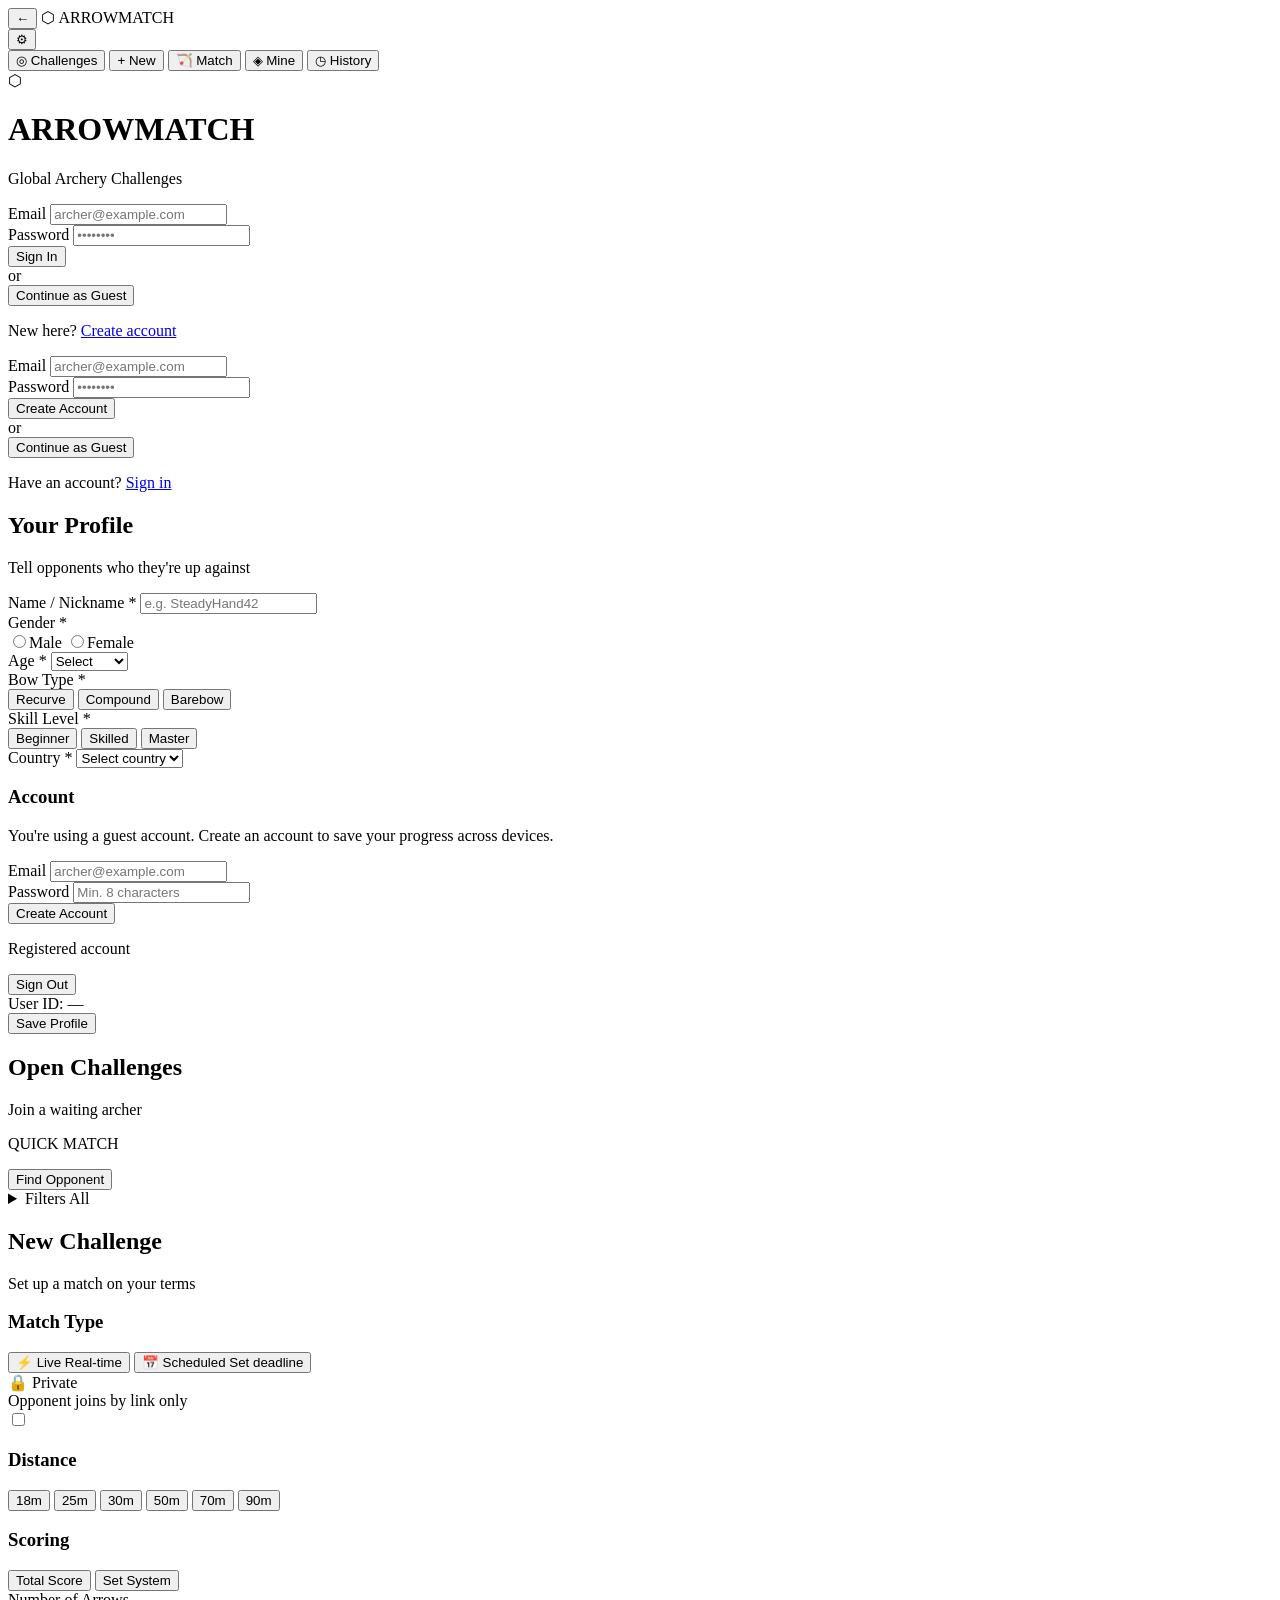
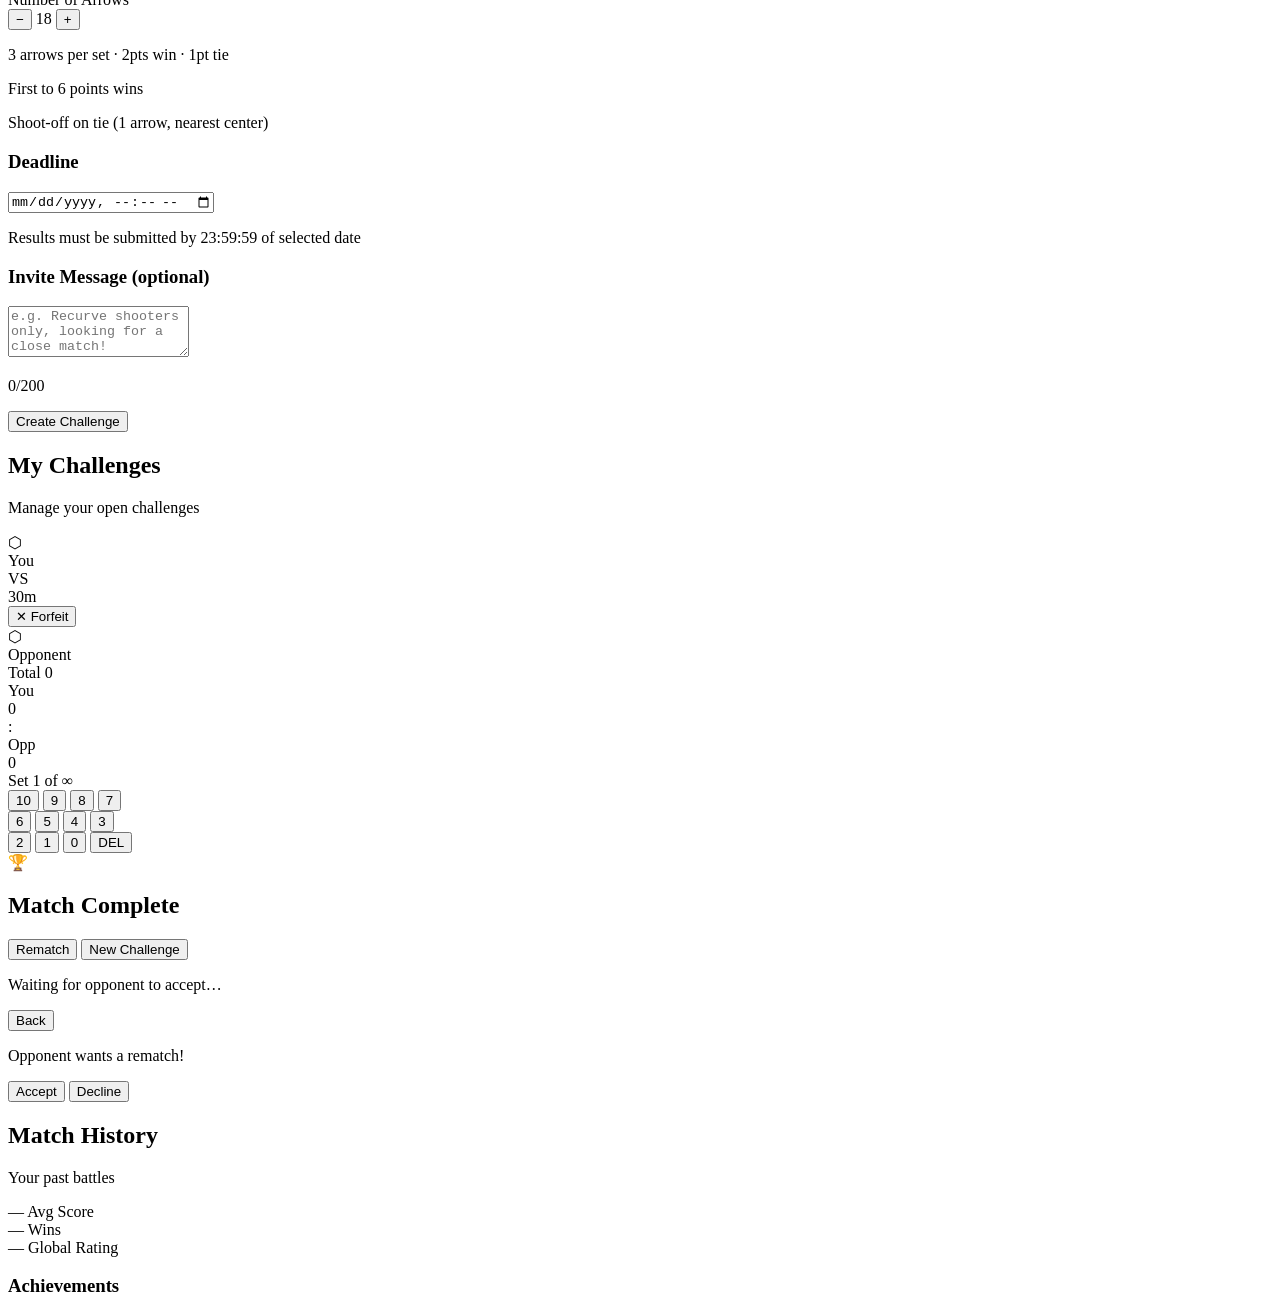
==== frontend/index.html @ e5aaebc9 "fix: preserve tied total score in bot tiebreak" ====
<!DOCTYPE html>
<html lang="en">
<head>
  <meta charset="UTF-8" />
  <meta name="viewport" content="width=device-width, initial-scale=1.0, maximum-scale=1.0, user-scalable=no" />
  <title>ArrowMatch — Archery Challenge Platform</title>
  <link rel="preconnect" href="https://fonts.googleapis.com">
  <link rel="preconnect" href="https://fonts.gstatic.com" crossorigin>
  <link href="https://fonts.googleapis.com/css2?family=Archivo+Black&family=Archivo:wght@300;400;500;600&family=DM+Mono:wght@400;500&display=swap" rel="stylesheet">
  <link rel="stylesheet" href="/static/css/styles.css" />
</head>
<body>
  <div id="app">
    <!-- Toast notifications -->
    <div id="toast-container"></div>

    <!-- Top navigation bar -->
    <nav id="topnav" class="hidden">
      <div class="nav-left">
        <button id="back-btn" class="nav-btn hidden" onclick="goBack()">←</button>
        <span id="nav-logo" class="logo-sm">⬡ ARROWMATCH</span>
      </div>
      <div class="nav-center">
        <span id="nav-title"></span>
      </div>
      <div class="nav-right">
        <button class="nav-btn" onclick="showScene('settings')">⚙</button>
      </div>
    </nav>

    <!-- Bottom tab bar -->
    <nav id="bottomnav" class="hidden">
      <button class="tab-btn active" data-scene="list-challenge" onclick="showScene('list-challenge')">
        <span class="tab-icon">◎</span>
        <span class="tab-label">Challenges</span>
      </button>
      <button class="tab-btn" data-scene="new-challenge" onclick="showScene('new-challenge')">
        <span class="tab-icon">+</span>
        <span class="tab-label">New</span>
      </button>
      <button class="tab-btn hidden" id="resume-tab" data-scene="challenge" onclick="showScene('challenge')">
        <span class="tab-icon">🏹<span class="tab-badge hidden" id="match-count-badge"></span></span>
        <span class="tab-label">Match</span>
      </button>
      <button class="tab-btn" data-scene="my-challenges" onclick="showScene('my-challenges')">
        <span class="tab-icon">◈</span>
        <span class="tab-label">Mine</span>
      </button>
      <button class="tab-btn" data-scene="history" onclick="showScene('history')">
        <span class="tab-icon">◷</span>
        <span class="tab-label">History</span>
      </button>
    </nav>

    <!-- SCENE: Entry / Login -->
    <div id="scene-entry" class="scene active">
      <div class="entry-bg">
        <div class="entry-target"></div>
        <div class="entry-target t2"></div>
        <div class="entry-target t3"></div>
      </div>
      <div class="entry-content">
        <div class="entry-logo">
          <div class="logo-hex">⬡</div>
          <h1 class="logo-text">ARROWMATCH</h1>
          <p class="logo-tagline">Global Archery Challenges</p>
        </div>
        <div class="entry-form" id="entry-form-login">
          <div class="form-group">
            <label>Email</label>
            <input type="email" id="login-email" placeholder="archer@example.com" autocomplete="email" />
          </div>
          <div class="form-group">
            <label>Password</label>
            <input type="password" id="login-password" placeholder="••••••••" autocomplete="current-password" />
          </div>
          <button class="btn-primary full" onclick="handleLogin()">Sign In</button>
          <div class="divider"><span>or</span></div>
          <button class="btn-ghost full" onclick="handleGuest()">Continue as Guest</button>
          <p class="entry-hint">New here? <a href="#" onclick="toggleRegister()">Create account</a></p>
        </div>
        <div class="entry-form hidden" id="entry-form-register">
          <div class="form-group">
            <label>Email</label>
            <input type="email" id="reg-email" placeholder="archer@example.com" />
          </div>
          <div class="form-group">
            <label>Password</label>
            <input type="password" id="reg-password" placeholder="••••••••" />
          </div>
          <button class="btn-primary full" onclick="handleRegister()">Create Account</button>
          <div class="divider"><span>or</span></div>
          <button class="btn-ghost full" onclick="handleGuest()">Continue as Guest</button>
          <p class="entry-hint">Have an account? <a href="#" onclick="toggleRegister()">Sign in</a></p>
        </div>
      </div>
    </div>

    <!-- SCENE: Settings -->
    <div id="scene-settings" class="scene">
      <div class="scene-scroll">
        <div class="scene-header">
          <h2>Your Profile</h2>
          <p class="scene-subtitle">Tell opponents who they're up against</p>
        </div>

        <div class="card">
          <div class="form-group">
            <label>Name / Nickname <span class="req">*</span></label>
            <input type="text" id="s-name" placeholder="e.g. SteadyHand42" maxlength="32" />
          </div>
          <div class="form-row">
            <div class="form-group half">
              <label>Gender <span class="req">*</span></label>
              <div class="radio-group">
                <label class="radio-opt"><input type="radio" name="gender" value="Male" /><span>Male</span></label>
                <label class="radio-opt"><input type="radio" name="gender" value="Female" /><span>Female</span></label>
              </div>
            </div>
            <div class="form-group half">
              <label>Age <span class="req">*</span></label>
              <select id="s-age">
                <option value="">Select</option>
                <option value="Under 18">Under 18</option>
                <option value="18–20">18–20</option>
                <option value="21–49">21–49</option>
                <option value="50+">50+</option>
              </select>
            </div>
          </div>
          <div class="form-group">
            <label>Bow Type <span class="req">*</span></label>
            <div class="chip-group" id="bow-type-chips">
              <button class="chip" onclick="selectChip(this,'bow-type')">Recurve</button>
              <button class="chip" onclick="selectChip(this,'bow-type')">Compound</button>
              <button class="chip" onclick="selectChip(this,'bow-type')">Barebow</button>
            </div>
          </div>
          <div class="form-group">
            <label>Skill Level <span class="req">*</span></label>
            <div class="chip-group" id="skill-level-chips">
              <button class="chip" onclick="selectChip(this,'skill-level')">Beginner</button>
              <button class="chip" onclick="selectChip(this,'skill-level')">Skilled</button>
              <button class="chip" onclick="selectChip(this,'skill-level')">Master</button>
            </div>
          </div>
          <div class="form-group">
            <label>Country <span class="req">*</span></label>
            <select id="s-country">
              <option value="">Select country</option>
            </select>
          </div>
        </div>

        <div class="card">
          <h3 class="card-title">Account</h3>
          <div id="account-section-guest">
            <p class="text-sm muted">You're using a guest account. Create an account to save your progress across devices.</p>
            <div class="form-group mt-sm">
              <label>Email</label>
              <input type="email" id="acc-email" placeholder="archer@example.com" />
            </div>
            <div class="form-group">
              <label>Password</label>
              <input type="password" id="acc-password" placeholder="Min. 8 characters" />
            </div>
            <button class="btn-secondary full" onclick="handleCreateAccount()">Create Account</button>
          </div>
          <div id="account-section-user" class="hidden">
            <p class="text-sm"><strong id="acc-display-email"></strong></p>
            <p class="text-sm muted mt-xs">Registered account</p>
            <button class="btn-ghost full mt-sm" onclick="handleLogout()">Sign Out</button>
          </div>
        </div>

        <div class="user-id-display">
          <span class="muted text-xs">User ID: </span>
          <span class="mono text-xs" id="display-user-id">—</span>
        </div>

        <button class="btn-primary full mt-lg" onclick="saveSettings()">Save Profile</button>
        <div class="pb-safe"></div>
      </div>
    </div>

    <!-- SCENE: List Challenges -->
    <div id="scene-list-challenge" class="scene">
      <div class="scene-scroll">
        <div class="scene-header">
          <h2>Open Challenges</h2>
          <p class="scene-subtitle">Join a waiting archer</p>
        </div>

        <!-- Quick Find -->
        <div class="card find-card">
          <div class="find-pulse"></div>
          <div class="find-content">
            <p class="find-label">QUICK MATCH</p>
            <button class="btn-primary find-btn" onclick="findOpponent()">Find Opponent</button>
          </div>
          <div class="find-status" id="find-status"></div>
        </div>

        <!-- Matchmaking Filters -->
        <details class="filter-panel">
          <summary class="filter-summary">
            <span>Filters</span>
            <span class="filter-badge" id="filter-badge">All</span>
          </summary>
          <div class="filter-content">
            <div class="filter-group">
              <label>Skill Level</label>
              <div class="chip-group multi">
                <button class="chip active" data-filter="skill" data-val="Beginner" onclick="toggleFilter(this)">Beginner</button>
                <button class="chip active" data-filter="skill" data-val="Skilled" onclick="toggleFilter(this)">Skilled</button>
                <button class="chip active" data-filter="skill" data-val="Master" onclick="toggleFilter(this)">Master</button>
              </div>
            </div>
            <div class="filter-group">
              <label>Gender</label>
              <div class="chip-group multi">
                <button class="chip active" data-filter="gender" data-val="Male" onclick="toggleFilter(this)">Male</button>
                <button class="chip active" data-filter="gender" data-val="Female" onclick="toggleFilter(this)">Female</button>
              </div>
            </div>
            <div class="filter-group">
              <label>Bow Type</label>
              <div class="chip-group multi">
                <button class="chip active" data-filter="bow" data-val="Recurve" onclick="toggleFilter(this)">Recurve</button>
                <button class="chip active" data-filter="bow" data-val="Compound" onclick="toggleFilter(this)">Compound</button>
                <button class="chip active" data-filter="bow" data-val="Barebow" onclick="toggleFilter(this)">Barebow</button>
              </div>
            </div>
            <div class="filter-group">
              <label>Distance</label>
              <div class="chip-group multi">
                <button class="chip active" data-filter="dist" data-val="18m" onclick="toggleFilter(this)">18m</button>
                <button class="chip active" data-filter="dist" data-val="25m" onclick="toggleFilter(this)">25m</button>
                <button class="chip active" data-filter="dist" data-val="30m" onclick="toggleFilter(this)">30m</button>
                <button class="chip active" data-filter="dist" data-val="50m" onclick="toggleFilter(this)">50m</button>
                <button class="chip active" data-filter="dist" data-val="70m" onclick="toggleFilter(this)">70m</button>
                <button class="chip active" data-filter="dist" data-val="90m" onclick="toggleFilter(this)">90m</button>
              </div>
            </div>
            <div class="filter-group">
              <label>Country</label>
              <select id="filter-country">
                <option value="">Any country</option>
              </select>
            </div>
          </div>
        </details>

        <!-- Challenge list -->
        <div id="challenge-list">
          <!-- populated by JS -->
        </div>
        <div class="pb-safe"></div>
      </div>
    </div>

    <!-- SCENE: New Challenge -->
    <div id="scene-new-challenge" class="scene">
      <div class="scene-scroll">
        <div class="scene-header">
          <h2>New Challenge</h2>
          <p class="scene-subtitle">Set up a match on your terms</p>
        </div>

        <div class="card">
          <h3 class="card-title">Match Type</h3>
          <div class="match-type-grid">
            <button class="match-type-btn active" data-type="live" onclick="selectMatchType(this)">
              <span class="mt-icon">⚡</span>
              <span class="mt-label">Live</span>
              <span class="mt-desc">Real-time</span>
            </button>
            <button class="match-type-btn" data-type="scheduled" onclick="selectMatchType(this)">
              <span class="mt-icon">📅</span>
              <span class="mt-label">Scheduled</span>
              <span class="mt-desc">Set deadline</span>
            </button>
          </div>
          <div class="toggle-row toggle-row--spread mt-sm">
            <div>
              <div class="toggle-label">🔒 Private</div>
              <div class="text-xs muted">Opponent joins by link only</div>
            </div>
            <label class="switch">
              <input type="checkbox" id="is-private-toggle">
              <span class="slider"></span>
            </label>
          </div>
        </div>

        <div class="card">
          <h3 class="card-title">Distance</h3>
          <div class="chip-group" id="dist-chips">
            <button class="chip" onclick="selectChip(this,'dist')">18m</button>
            <button class="chip" onclick="selectChip(this,'dist')">25m</button>
            <button class="chip active" onclick="selectChip(this,'dist')">30m</button>
            <button class="chip" onclick="selectChip(this,'dist')">50m</button>
            <button class="chip" onclick="selectChip(this,'dist')">70m</button>
            <button class="chip" onclick="selectChip(this,'dist')">90m</button>
          </div>
        </div>

        <div class="card">
          <h3 class="card-title">Scoring</h3>
          <div class="toggle-row">
            <button class="toggle-btn active" data-scoring="total" onclick="selectScoring(this)">Total Score</button>
            <button class="toggle-btn" data-scoring="sets" onclick="selectScoring(this)">Set System</button>
          </div>
          <div id="scoring-total-opts" class="scoring-opts mt-sm">
            <div class="form-group">
              <label>Number of Arrows</label>
              <div class="arrows-stepper">
                <button onclick="changeArrows(-3)">−</button>
                <span id="arrows-count">18</span>
                <button onclick="changeArrows(3)">+</button>
              </div>
            </div>
          </div>
          <div id="scoring-sets-opts" class="scoring-opts mt-sm hidden">
            <div class="rules-box">
              <p>3 arrows per set · 2pts win · 1pt tie</p>
              <p>First to 6 points wins</p>
              <p>Shoot-off on tie (1 arrow, nearest center)</p>
            </div>
          </div>
        </div>

        <div class="card hidden" id="deadline-card">
          <h3 class="card-title">Deadline</h3>
          <input type="datetime-local" id="challenge-deadline" class="full" />
          <p class="text-xs muted mt-xs">Results must be submitted by 23:59:59 of selected date</p>
        </div>

        <div class="card">
          <h3 class="card-title">Invite Message <span class="opt">(optional)</span></h3>
          <textarea id="invite-msg" placeholder="e.g. Recurve shooters only, looking for a close match!" rows="3" maxlength="200"></textarea>
          <p class="char-count"><span id="msg-chars">0</span>/200</p>
        </div>

        <button class="btn-primary full" onclick="createChallenge()">Create Challenge</button>
        <div class="pb-safe"></div>
      </div>
    </div>

    <!-- SCENE: My Challenges -->
    <div id="scene-my-challenges" class="scene">
      <div class="scene-scroll">
        <div class="scene-header">
          <h2>My Challenges</h2>
          <p class="scene-subtitle">Manage your open challenges</p>
        </div>
        <div id="my-challenges-list">
          <!-- populated by JS -->
        </div>
        <div class="pb-safe"></div>
      </div>
    </div>

    <!-- SCENE: Challenge (Score Input) -->
    <div id="scene-challenge" class="scene">
      <div class="scene-scroll">
        <!-- Match header -->
        <div class="match-header">
          <div class="match-player me">
            <div class="player-avatar" id="ch-my-avatar">⬡</div>
            <div class="player-name" id="ch-my-name">You</div>
          </div>
          <div class="match-vs">
            <span>VS</span>
            <div class="match-dist" id="ch-dist">30m</div>
            <button class="btn-forfeit" id="forfeit-btn" onclick="forfeitMatch()" title="Forfeit this match">✕ Forfeit</button>
          </div>
          <div class="match-player opp">
            <div class="player-avatar" id="ch-opp-avatar">⬡</div>
            <div class="player-name" id="ch-opp-name">Opponent</div>
          </div>
        </div>

        <!-- Score display -->
        <div class="score-board" id="score-board">
          <!-- Total Score mode -->
          <div id="total-score-ui">
            <div class="total-sum-display">
              <span class="sum-label">Total</span>
              <span class="sum-value" id="total-sum">0</span>
            </div>
            <div id="arrow-rows" class="arrow-rows">
              <!-- rows injected by JS -->
            </div>
          </div>
          <!-- Set System mode -->
          <div id="set-score-ui" class="hidden">
            <div class="set-scoreboard">
              <div class="set-col">
                <div class="set-player-name" id="set-my-name">You</div>
                <div class="set-score" id="set-my-score">0</div>
              </div>
              <div class="set-divider">:</div>
              <div class="set-col">
                <div class="set-player-name" id="set-opp-name">Opp</div>
                <div class="set-score" id="set-opp-score">0</div>
              </div>
            </div>
            <div class="set-progress" id="set-progress">Set 1 of ∞</div>
            <div class="set-arrow-row" id="set-arrow-row">
              <!-- 3 inputs injected by JS -->
            </div>
          </div>
        </div>

        <!-- Status bar: instructions / waiting messages -->
        <div id="match-status" class="match-status-bar hidden"></div>
        <!-- Opponent results: last submitted set or arrow series -->
        <div id="opponent-results" class="opponent-results hidden"></div>

        <!-- Numpad -->
        <div class="numpad" id="numpad">
          <div class="numpad-row">
            <button class="num-btn" onclick="numInput(10)">10</button>
            <button class="num-btn" onclick="numInput(9)">9</button>
            <button class="num-btn" onclick="numInput(8)">8</button>
            <button class="num-btn" onclick="numInput(7)">7</button>
          </div>
          <div class="numpad-row">
            <button class="num-btn" onclick="numInput(6)">6</button>
            <button class="num-btn" onclick="numInput(5)">5</button>
            <button class="num-btn" onclick="numInput(4)">4</button>
            <button class="num-btn" onclick="numInput(3)">3</button>
          </div>
          <div class="numpad-row">
            <button class="num-btn" onclick="numInput(2)">2</button>
            <button class="num-btn" onclick="numInput(1)">1</button>
            <button class="num-btn" onclick="numInput(0)">0</button>
            <button class="num-btn del-btn" onclick="numDel()">DEL</button>
          </div>
        </div>

        <!-- Match complete overlay -->
        <div id="match-complete" class="match-complete hidden">
          <div class="complete-card">
            <div class="complete-icon" id="complete-icon">🏆</div>
            <h2 class="complete-title" id="complete-title">Match Complete</h2>
            <div class="complete-result" id="complete-result"></div>
            <div class="complete-actions" id="complete-actions">
              <button class="btn-primary" onclick="proposeRematch()">Rematch</button>
              <button class="btn-secondary" onclick="showScene('new-challenge')">New Challenge</button>
            </div>
            <div class="complete-actions hidden" id="rematch-pending">
              <p class="rematch-status-text">Waiting for opponent to accept…</p>
              <button class="btn-secondary" onclick="showScene('my-challenges')">Back</button>
            </div>
            <div class="complete-actions hidden" id="rematch-request">
              <p class="rematch-status-text" id="rematch-request-text">Opponent wants a rematch!</p>
              <button class="btn-primary" onclick="acceptRematch()">Accept</button>
              <button class="btn-secondary" onclick="declineRematch()">Decline</button>
            </div>
          </div>
        </div>

        <div class="pb-safe"></div>
      </div>
    </div>

    <!-- SCENE: History -->
    <div id="scene-history" class="scene">
      <div class="scene-scroll">
        <div class="scene-header">
          <h2>Match History</h2>
          <p class="scene-subtitle">Your past battles</p>
        </div>
        <div class="stats-row">
          <div class="stat-box">
            <span class="stat-val" id="stat-avg">—</span>
            <span class="stat-lbl">Avg Score</span>
          </div>
          <div class="stat-box">
            <span class="stat-val" id="stat-wins">—</span>
            <span class="stat-lbl">Wins</span>
          </div>
          <div class="stat-box">
            <span class="stat-val" id="stat-rank">—</span>
            <span class="stat-lbl">Global Rating</span>
          </div>
        </div>
        <div class="card">
          <h3 class="card-title">Achievements</h3>
          <div class="achievements-grid" id="achievements-grid">
            <!-- injected by JS -->
          </div>
        </div>
        <div id="history-list">
          <!-- injected by JS -->
        </div>
        <div class="pb-safe"></div>
      </div>
    </div>

  </div><!-- #app -->

  <!--
    Script load order — event-driven architecture:

    Layer 1 — Foundation (no deps)
      event-bus.js   : EventBus singleton + EVENT_TYPES constants
      state.js       : STATE object, WS_BASE, API_BASE, shared globals
      api.js         : api() fetch helper, token management
      utils.js       : pure helpers (showToast, escHtml, …)
      ws.js          : single /ws/user socket; routes all server→client events to EventBus

    Layer 2 — Bot / mock data (reads STATE only)
      match/bot.js   : generateBotOpponent, genBotArrows, genBotTotal

    Layer 3 — Match state (subscribes to WS events, mutates STATE, emits APP events)
      match/match-state.js

    Layer 4 — Scoring UI (subscribes to APP events, owns all match-scene DOM)
      match/score-input.js  : arrow cells, numpad, forfeit confirm, rematch overlay
      match/total-mode.js   : total-score flow
      match/set-mode.js     : set-system flow

    Layer 5 — Screen modules (subscribe to WS + APP events, call REST API)
      screens/auth.js
      screens/settings.js
      screens/challenges.js : challenge list, my challenges, matchmaking
      screens/history.js

    Layer 6 — Bootstrap (wires DOMContentLoaded, session restore, navigation)
      app-init.js
  -->

  <!-- Layer 1: Foundation -->
  <script src="/static/js/core/event-bus.js"></script>
  <script src="/static/js/core/state.js"></script>
  <script src="/static/js/core/api.js"></script>
  <script src="/static/js/core/utils.js"></script>
  <script src="/static/js/core/ws.js"></script>

  <!-- Layer 2: Bot / mock data -->
  <!-- Bump the query string when bot helpers change so an older cached bot.js
       cannot be paired with score-input.js that calls the shadow API. -->
  <script src="/static/js/match/bot.js?v=20260827-1"></script>

  <!-- Layer 3: Match state manager -->
  <script src="/static/js/match/match-state.js?v=20260827-2"></script>

  <!-- Layer 4: Scoring UI -->
  <script src="/static/js/match/score-input.js"></script>
  <script src="/static/js/match/total-mode.js?v=20260827-3"></script>
  <script src="/static/js/match/set-mode.js"></script>

  <!-- Layer 5: Screen modules -->
  <script src="/static/js/screens/auth.js"></script>
  <script src="/static/js/screens/settings.js"></script>
  <script src="/static/js/screens/challenges.js"></script>
  <script src="/static/js/screens/history.js?v=20260827-1"></script>

  <!-- Layer 6: Bootstrap -->
  <script src="/static/js/app-init.js?v=20260827-2"></script>
</body>
</html>
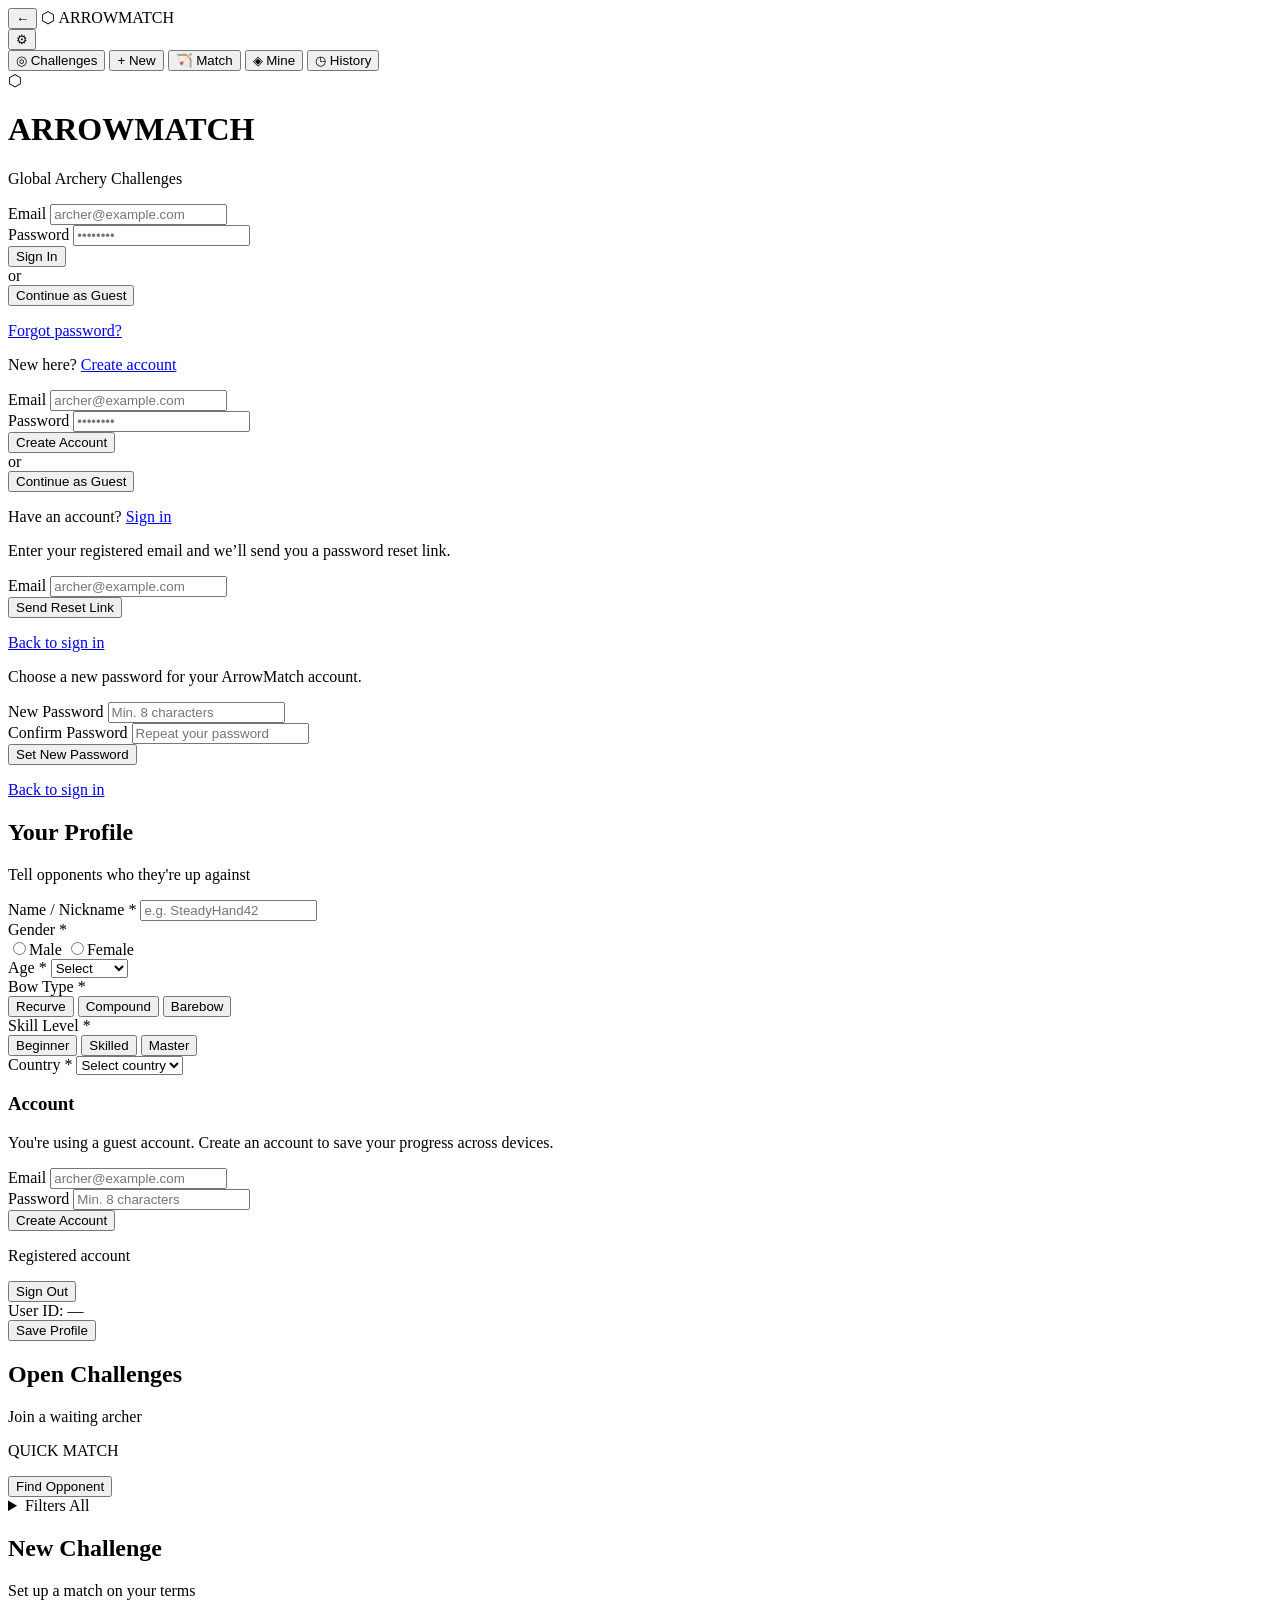
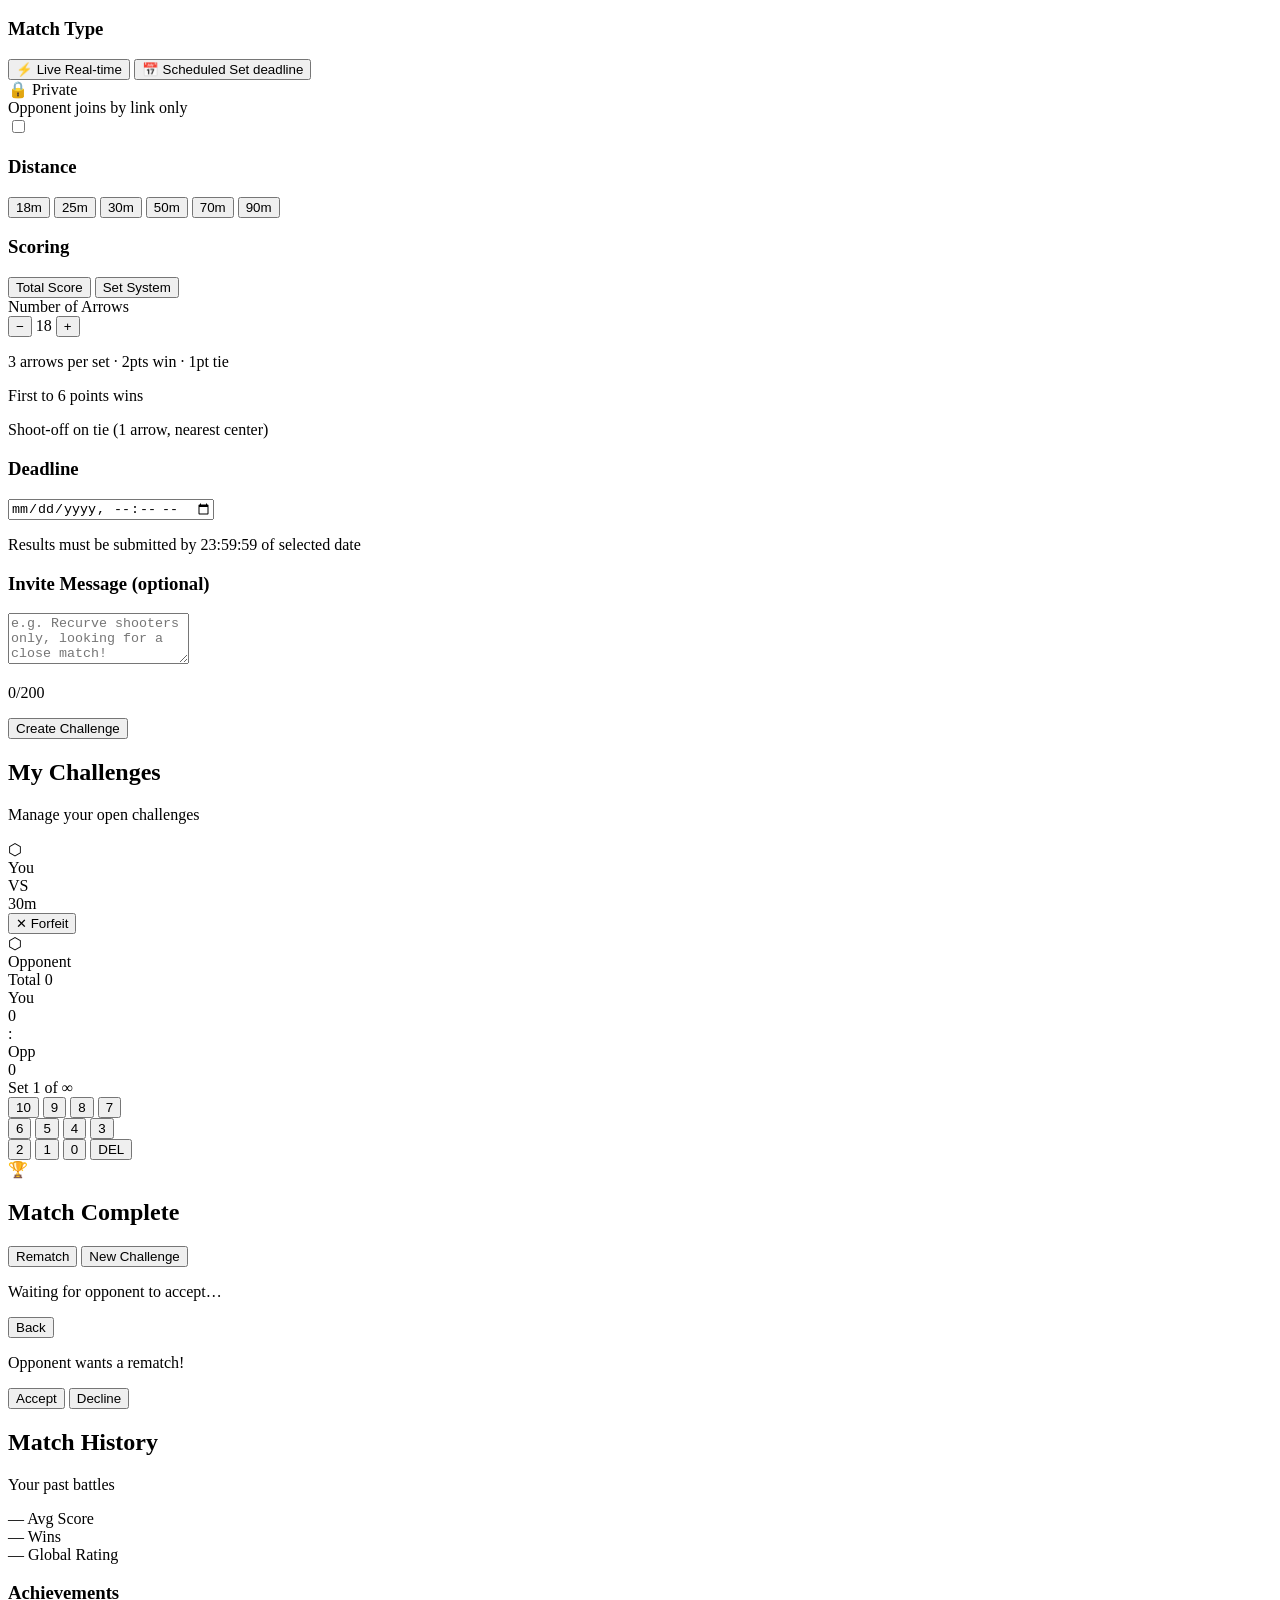
==== commit af9fa627: "feat: add email password reset flow" ====
--- a/frontend/index.html
+++ b/frontend/index.html
@@ -77,7 +77,8 @@
           <button class="btn-primary full" onclick="handleLogin()">Sign In</button>
           <div class="divider"><span>or</span></div>
           <button class="btn-ghost full" onclick="handleGuest()">Continue as Guest</button>
-          <p class="entry-hint">New here? <a href="#" onclick="toggleRegister()">Create account</a></p>
+          <p class="entry-hint"><a href="#" onclick="showForgotPassword(); return false;">Forgot password?</a></p>
+          <p class="entry-hint">New here? <a href="#" onclick="toggleRegister(); return false;">Create account</a></p>
         </div>
         <div class="entry-form hidden" id="entry-form-register">
           <div class="form-group">
@@ -91,7 +92,30 @@
           <button class="btn-primary full" onclick="handleRegister()">Create Account</button>
           <div class="divider"><span>or</span></div>
           <button class="btn-ghost full" onclick="handleGuest()">Continue as Guest</button>
-          <p class="entry-hint">Have an account? <a href="#" onclick="toggleRegister()">Sign in</a></p>
+          <p class="entry-hint">Have an account? <a href="#" onclick="toggleRegister(); return false;">Sign in</a></p>
+        </div>
+        <div class="entry-form hidden" id="entry-form-forgot">
+          <p class="entry-hint">Enter your registered email and we’ll send you a password reset link.</p>
+          <div class="form-group">
+            <label>Email</label>
+            <input type="email" id="forgot-email" placeholder="archer@example.com" autocomplete="email" />
+          </div>
+          <button class="btn-primary full" onclick="handleRequestPasswordReset()">Send Reset Link</button>
+          <p class="entry-hint"><a href="#" onclick="toggleRegister(); return false;">Back to sign in</a></p>
+        </div>
+        <div class="entry-form hidden" id="entry-form-reset">
+          <p class="entry-hint">Choose a new password for your ArrowMatch account.</p>
+          <input type="hidden" id="reset-token" />
+          <div class="form-group">
+            <label>New Password</label>
+            <input type="password" id="reset-password" placeholder="Min. 8 characters" autocomplete="new-password" />
+          </div>
+          <div class="form-group">
+            <label>Confirm Password</label>
+            <input type="password" id="reset-password-confirm" placeholder="Repeat your password" autocomplete="new-password" />
+          </div>
+          <button class="btn-primary full" onclick="handleResetPassword()">Set New Password</button>
+          <p class="entry-hint"><a href="#" onclick="toggleRegister(); return false;">Back to sign in</a></p>
         </div>
       </div>
     </div>
@@ -549,7 +573,7 @@
   <script src="/static/js/match/match-state.js?v=20260827-2"></script>
 
   <!-- Layer 4: Scoring UI -->
-  <script src="/static/js/match/score-input.js"></script>
+  <script src="/static/js/match/score-input.js?v=20260827-2"></script>
   <script src="/static/js/match/total-mode.js?v=20260827-3"></script>
   <script src="/static/js/match/set-mode.js"></script>
 
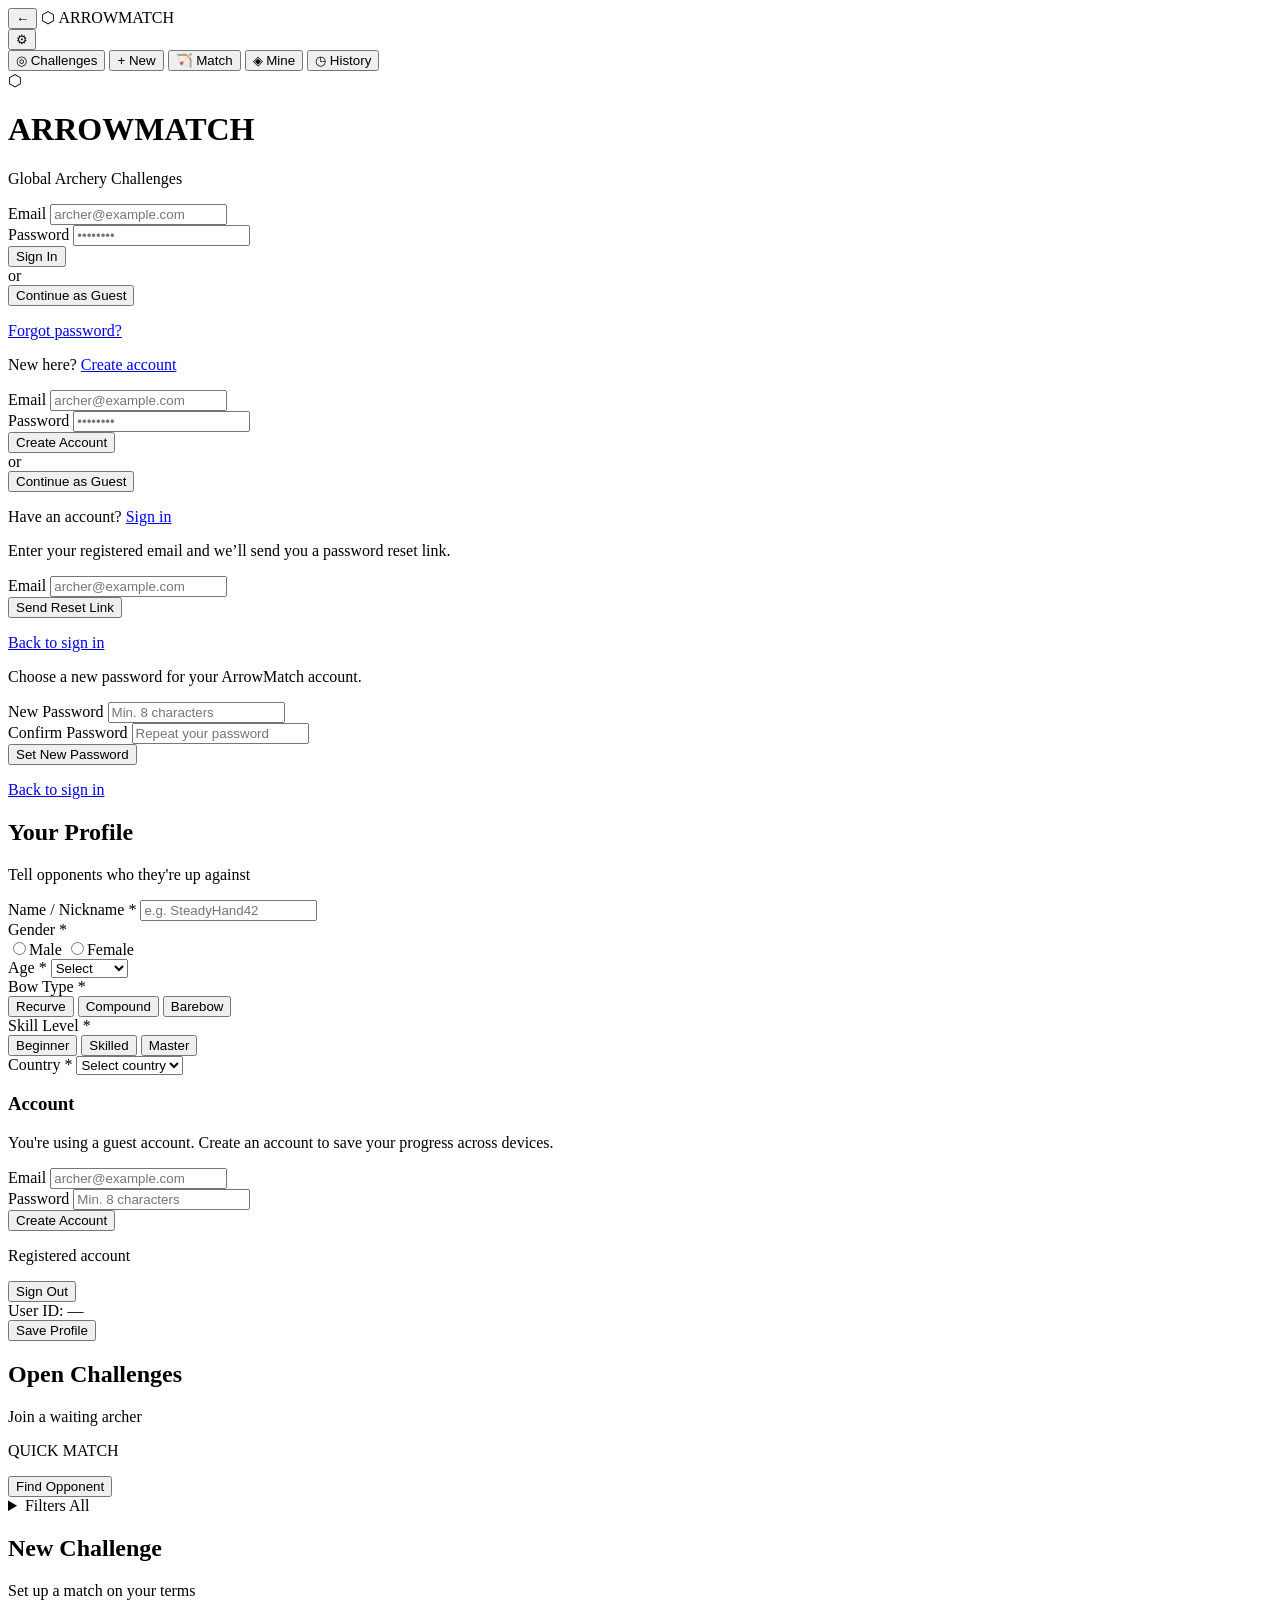
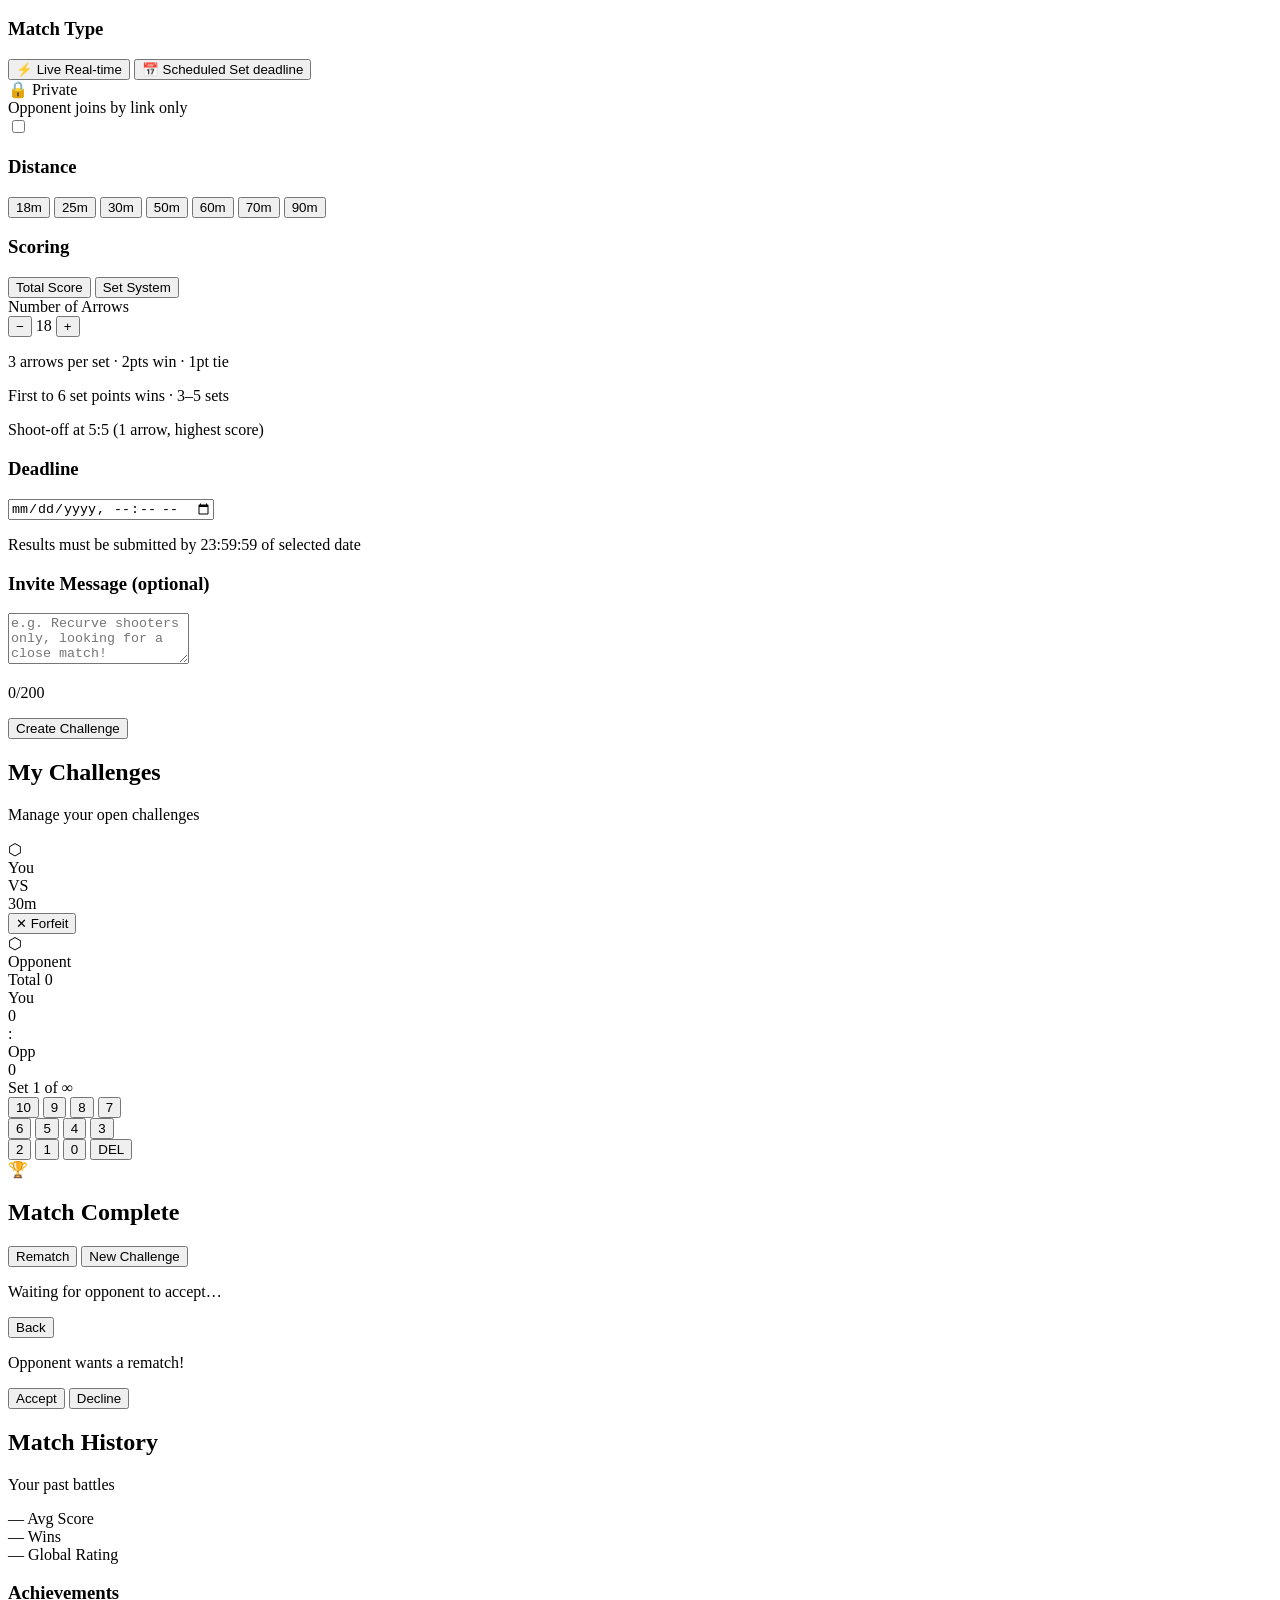
==== commit 464df5be: "Apply archery match rules" ====
--- a/frontend/index.html
+++ b/frontend/index.html
@@ -262,6 +262,7 @@
                 <button class="chip active" data-filter="dist" data-val="25m" onclick="toggleFilter(this)">25m</button>
                 <button class="chip active" data-filter="dist" data-val="30m" onclick="toggleFilter(this)">30m</button>
                 <button class="chip active" data-filter="dist" data-val="50m" onclick="toggleFilter(this)">50m</button>
+                <button class="chip active" data-filter="dist" data-val="60m" onclick="toggleFilter(this)">60m</button>
                 <button class="chip active" data-filter="dist" data-val="70m" onclick="toggleFilter(this)">70m</button>
                 <button class="chip active" data-filter="dist" data-val="90m" onclick="toggleFilter(this)">90m</button>
               </div>
@@ -324,6 +325,7 @@
             <button class="chip" onclick="selectChip(this,'dist')">25m</button>
             <button class="chip active" onclick="selectChip(this,'dist')">30m</button>
             <button class="chip" onclick="selectChip(this,'dist')">50m</button>
+            <button class="chip" onclick="selectChip(this,'dist')">60m</button>
             <button class="chip" onclick="selectChip(this,'dist')">70m</button>
             <button class="chip" onclick="selectChip(this,'dist')">90m</button>
           </div>
@@ -348,8 +350,8 @@
           <div id="scoring-sets-opts" class="scoring-opts mt-sm hidden">
             <div class="rules-box">
               <p>3 arrows per set · 2pts win · 1pt tie</p>
-              <p>First to 6 points wins</p>
-              <p>Shoot-off on tie (1 arrow, nearest center)</p>
+              <p>First to 6 set points wins · 3–5 sets</p>
+              <p>Shoot-off at 5:5 (1 arrow, highest score)</p>
             </div>
           </div>
         </div>
@@ -559,7 +561,7 @@
 
   <!-- Layer 1: Foundation -->
   <script src="/static/js/core/event-bus.js"></script>
-  <script src="/static/js/core/state.js"></script>
+  <script src="/static/js/core/state.js?v=20260827-1"></script>
   <script src="/static/js/core/api.js"></script>
   <script src="/static/js/core/utils.js"></script>
   <script src="/static/js/core/ws.js"></script>
@@ -567,20 +569,20 @@
   <!-- Layer 2: Bot / mock data -->
   <!-- Bump the query string when bot helpers change so an older cached bot.js
        cannot be paired with score-input.js that calls the shadow API. -->
-  <script src="/static/js/match/bot.js?v=20260827-1"></script>
+  <script src="/static/js/match/bot.js?v=20260827-4"></script>
 
   <!-- Layer 3: Match state manager -->
-  <script src="/static/js/match/match-state.js?v=20260827-2"></script>
+  <script src="/static/js/match/match-state.js?v=20260827-3"></script>
 
   <!-- Layer 4: Scoring UI -->
-  <script src="/static/js/match/score-input.js?v=20260827-2"></script>
+  <script src="/static/js/match/score-input.js?v=20260827-3"></script>
   <script src="/static/js/match/total-mode.js?v=20260827-3"></script>
-  <script src="/static/js/match/set-mode.js"></script>
+  <script src="/static/js/match/set-mode.js?v=20260827-1"></script>
 
   <!-- Layer 5: Screen modules -->
   <script src="/static/js/screens/auth.js"></script>
   <script src="/static/js/screens/settings.js"></script>
-  <script src="/static/js/screens/challenges.js"></script>
+  <script src="/static/js/screens/challenges.js?v=20260827-1"></script>
   <script src="/static/js/screens/history.js?v=20260827-1"></script>
 
   <!-- Layer 6: Bootstrap -->
